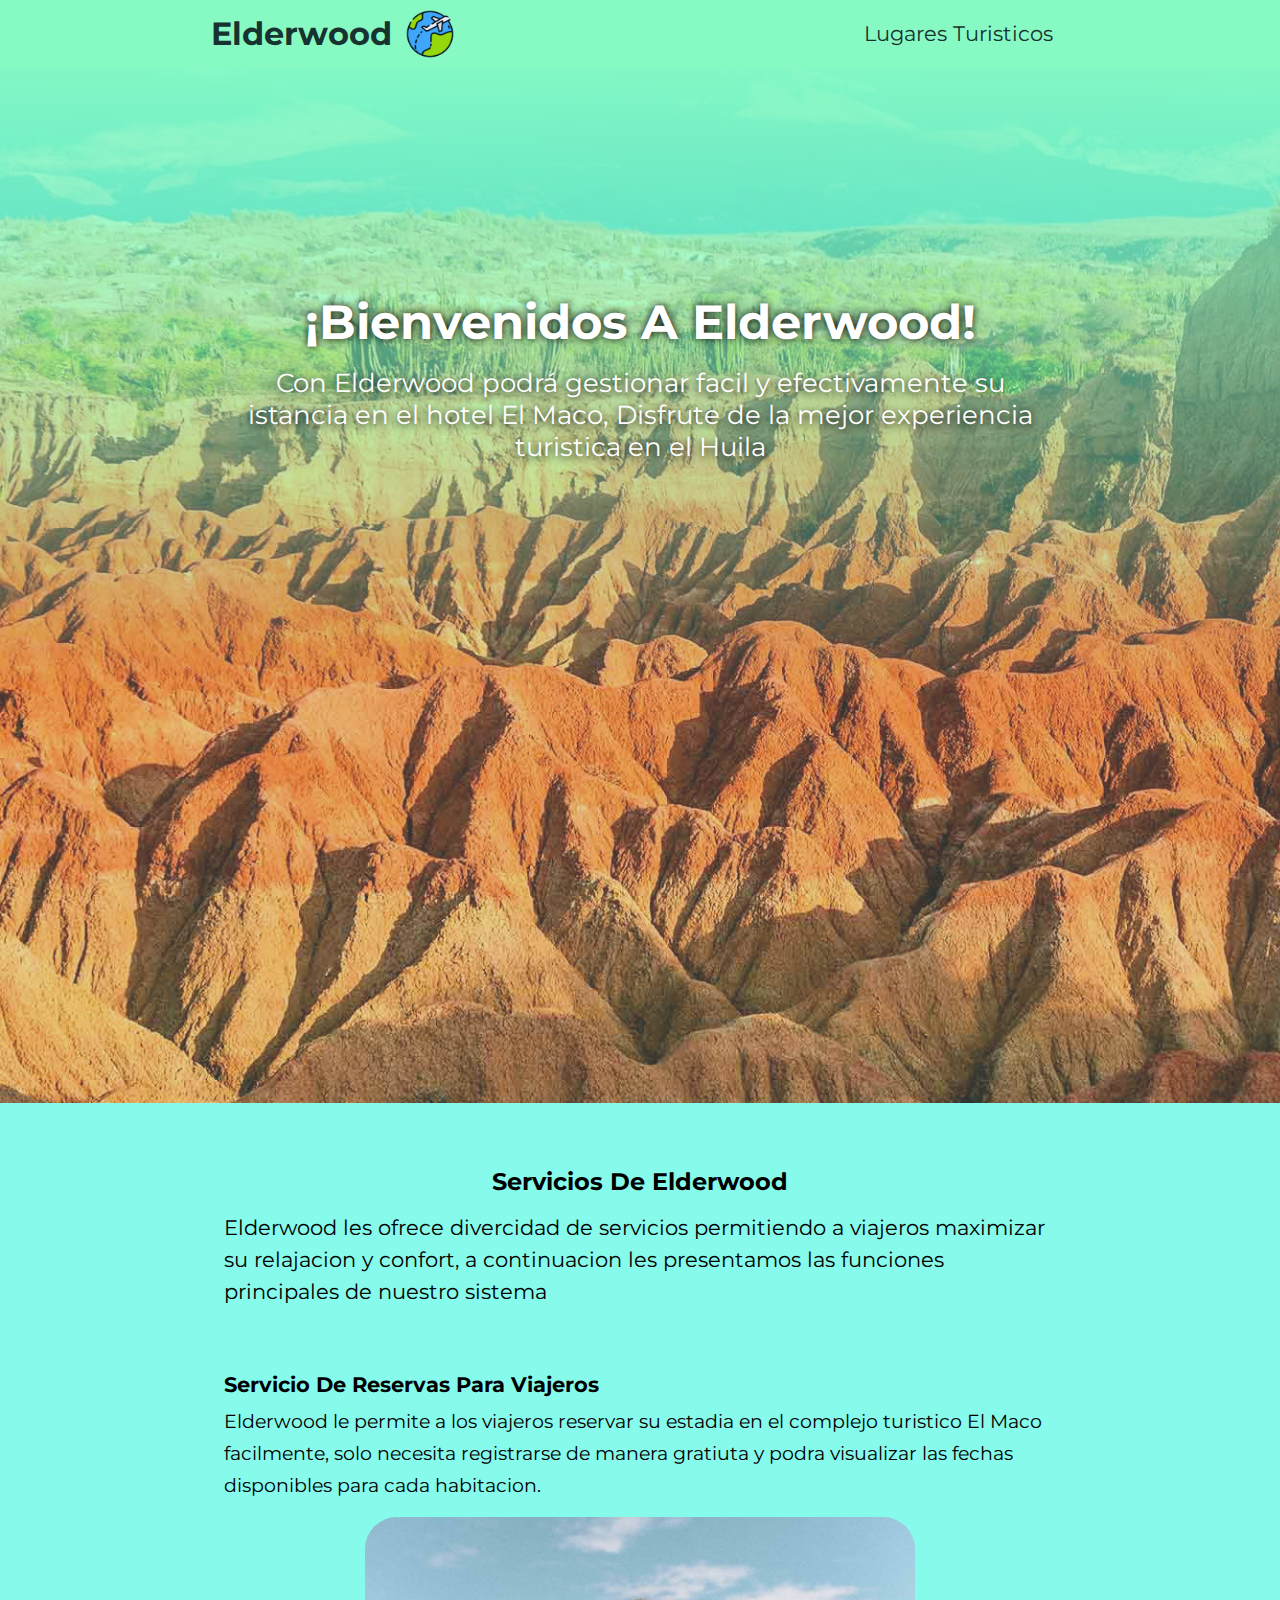
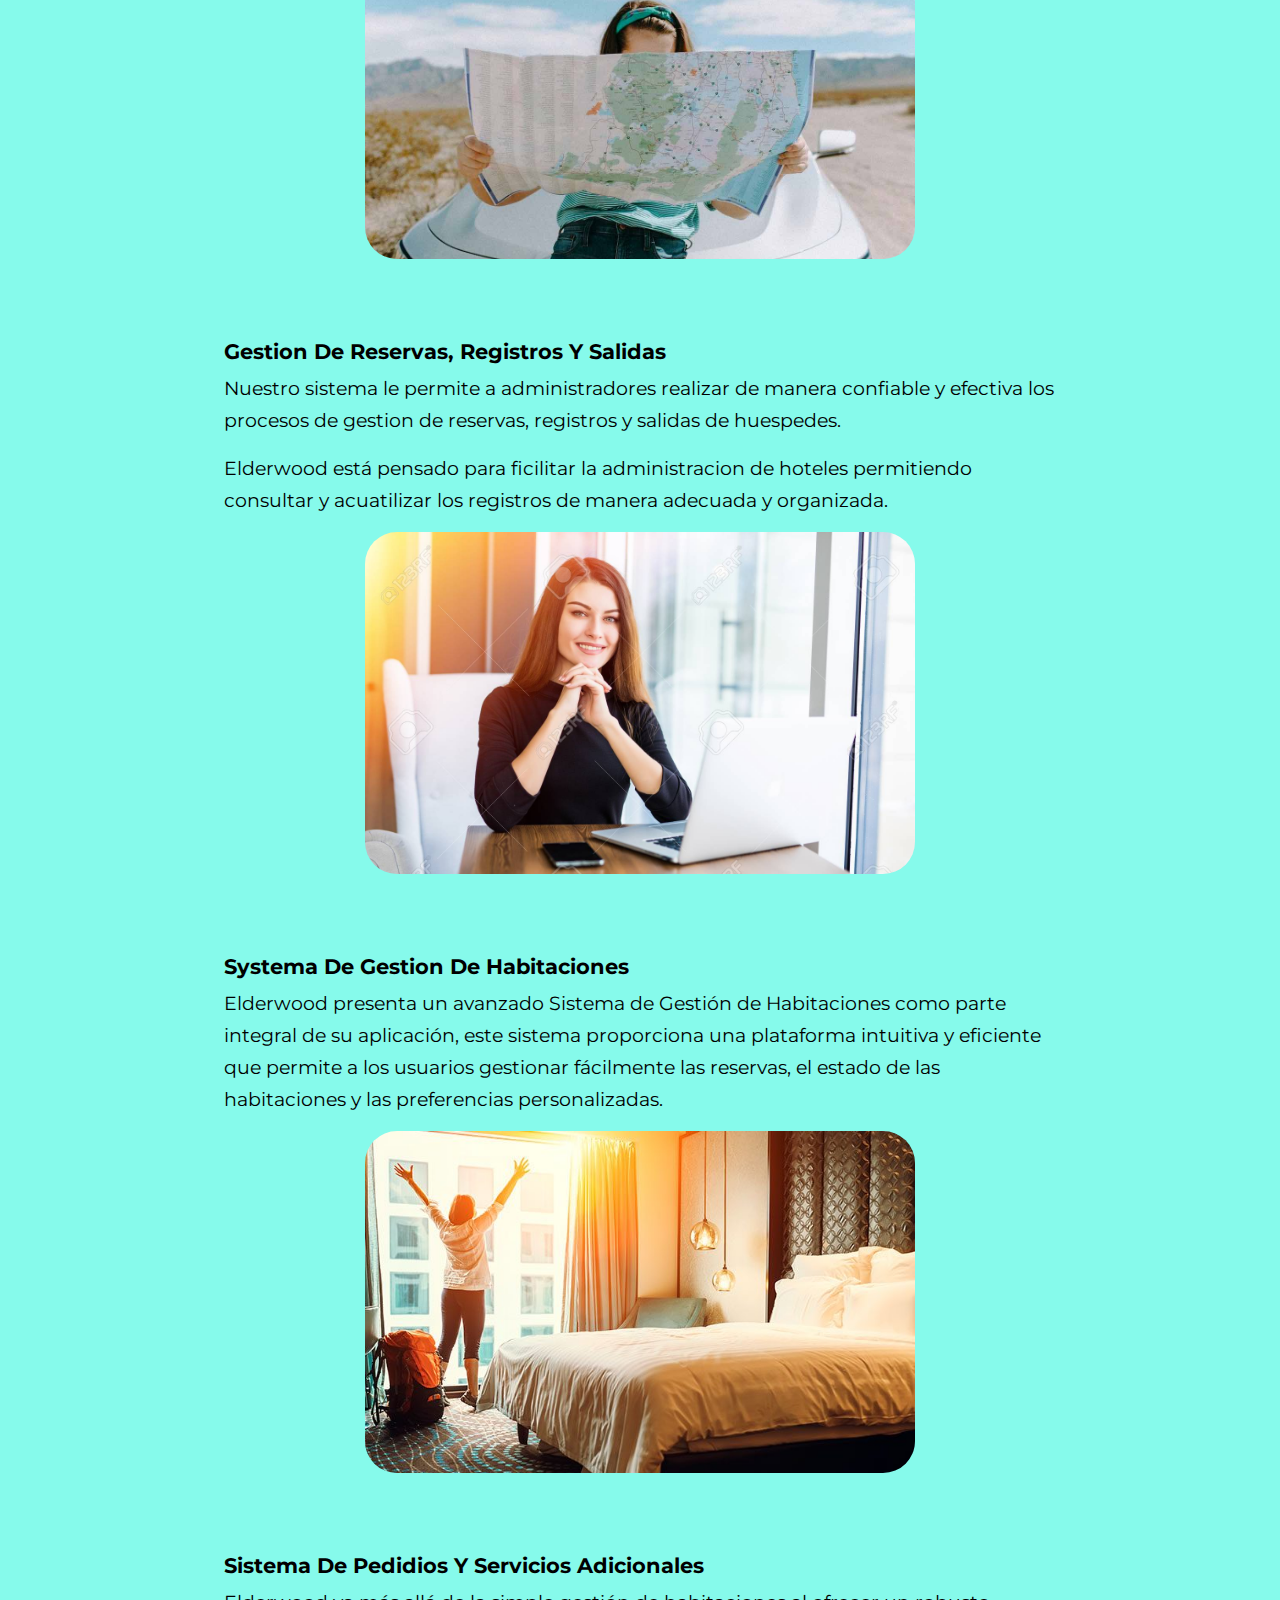
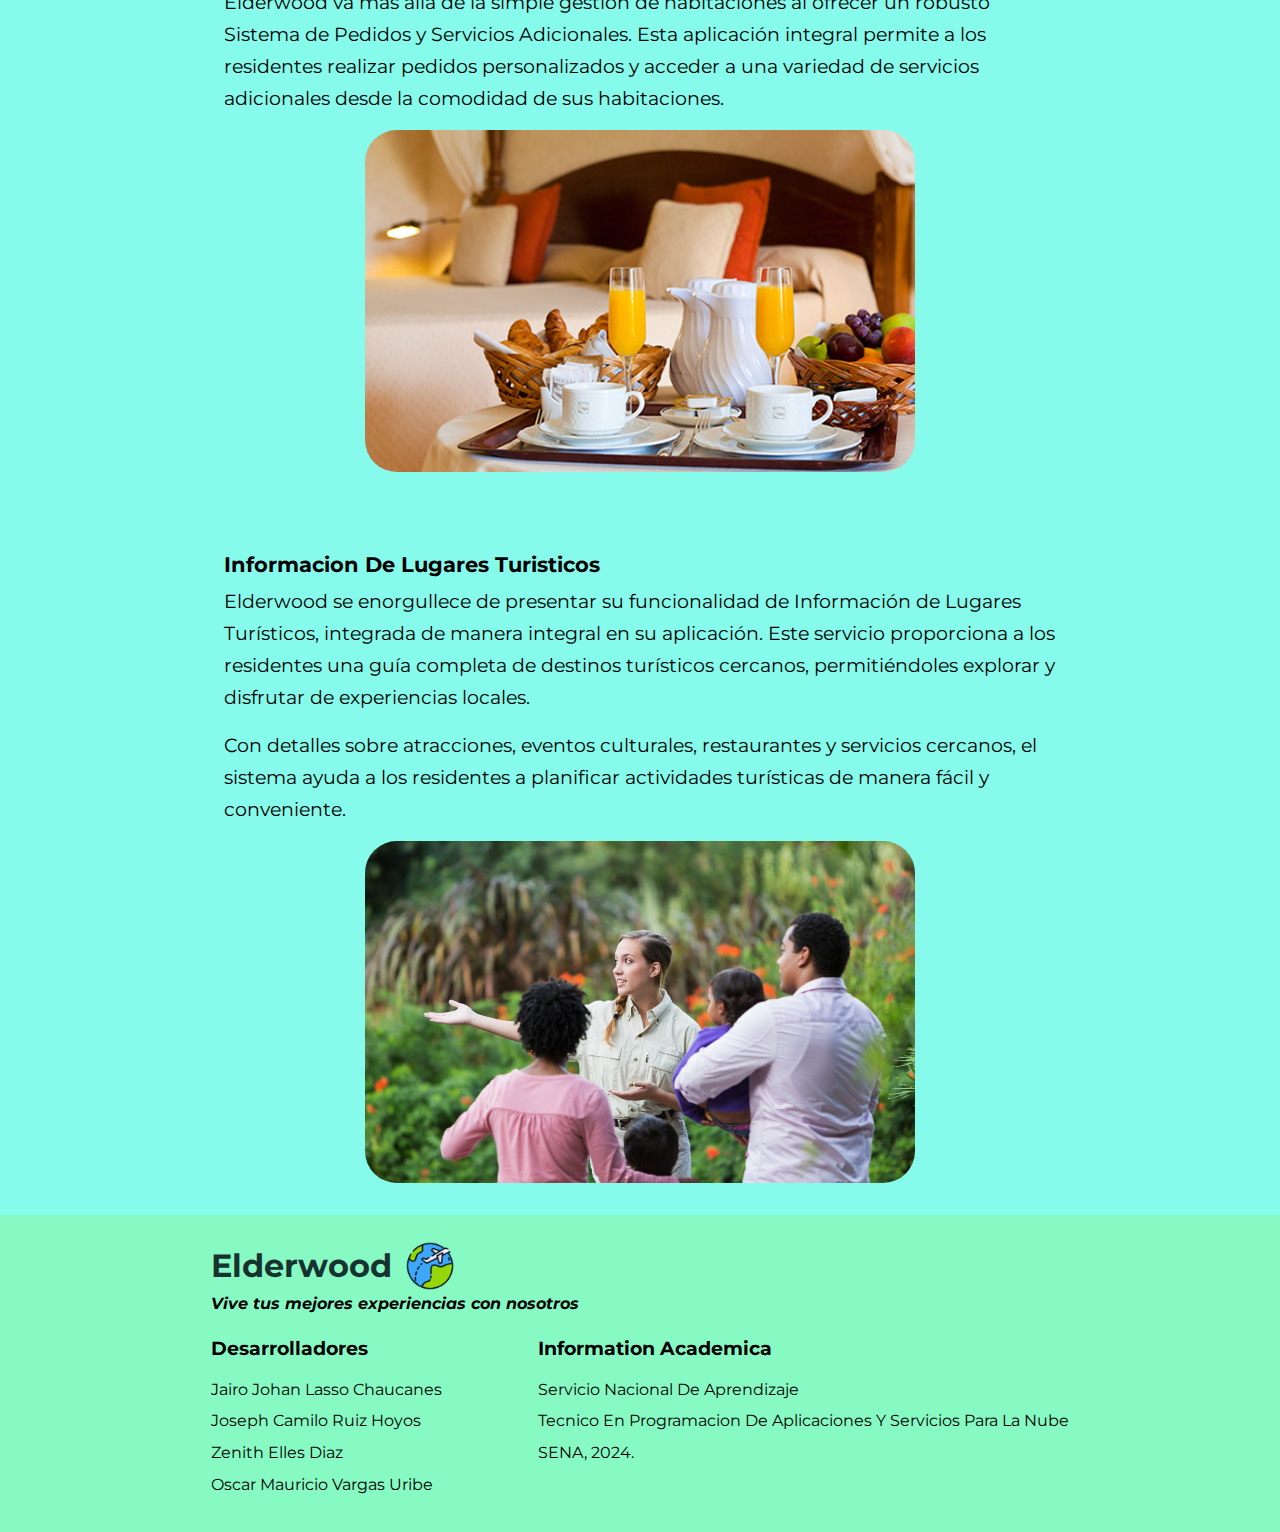
==== index.html @ f8b8f2d6 "first commit no bugs v.1.0" ====
<!DOCTYPE html>
<html lang="en">
    <head>
        <!-- Integrantes de la evidencia
            Jairo Johan Lasso Chaucanes
            Joseph Camilo Ruiz Hoyos
            Zenith Elles Diaz
            Oscar Mauricio Vargas Uribe
        -->
        <meta charset="UTF-8">
        <meta name="viewport" content="width=device-width, user-scalable=no, initial-scale=1.0, maximum-scale=1.0, minimum-scale=1.0">
        <meta http-equiv="X-UA-Compatible" content="ie=edge">
        <!-- CSS files -->
        <link rel="stylesheet" href="css/style.css">
        <!-- FONTS -->
        <link rel="preconnect" href="https://fonts.googleapis.com">
        <link rel="preconnect" href="https://fonts.gstatic.com" crossorigin>
        <link href="https://fonts.googleapis.com/css2?family=Carter+One&family=Montserrat:wght@400&display=swap" rel="stylesheet">
        <!--Tittle -->
        <title>Elderwood</title>
        <link rel="icon" type="image/jpg" href="images/vuelo.png">
        <meta name="description" content="Elderwood es una aplicacion que te ayudara en tu visita al complejo turistico de el Huila">
    </head>
    <body>
        <header class="header">
            <section class="website-name"><!-- BLOCK -->
                <h1 class="website-name__tittle"><a class="website-name__link" href="./index.html" target="_self" rel="noreferrer">Elderwood</a></h1> <!-- ELEMENT -->
                <img class="website-name__icon" src="images/vuelo.png"> <!-- ELEMENT -->
            </section>
            <nav class="navbar">
                <ul class="navbar__list">
                    <li class="navbar__item"><a href="./informacion-turistica.html" target="_self" class="navbar__option" rel="noreferrer">lugares turisticos</a></li>
                </ul>
            </nav> 
        </header>

        <main class="main-container">
            <section class="section-info section-info--wide-bg">
                <h2 class="section-info__tittle section-info__tittle--high-contrast">¡Bienvenidos a Elderwood!</h2>
                <p class="section-info__description section-info__description--high-contrast">
                    Con Elderwood podrá gestionar facil y efectivamente su istancia en el hotel El Maco, Disfrute de la mejor experiencia turistica en el Huila
                </p>
            </section>
            <section class="section-info">
                <h2 class="section-info__tittle">servicios de elderwood</h2>
                <p class="section-info__description">
                    Elderwood les ofrece divercidad de servicios permitiendo a viajeros maximizar su relajacion y confort, a continuacion les presentamos las funciones principales de nuestro sistema
                </p>
            </section>  

            <section class="section-container">

                <article class="article-container">
                    <h3 class="article-container__tittle">servicio de reservas para viajeros</h3>
                    <p class="article-container__description">
                        Elderwood le permite a los viajeros reservar su estadia en el complejo turistico El Maco facilmente, solo necesita registrarse de manera gratiuta y podra visualizar las fechas disponibles para cada habitacion.
                    </p>
                    <img class="article-container__complement" src="images/reservas.jpg">
                </article>

                <article class="article-container">
                    <h3 class="article-container__tittle">gestion de reservas, registros y salidas</h3>
                    <p class="article-container__description">
                        Nuestro sistema le permite a administradores realizar de manera confiable y efectiva los procesos de gestion de reservas, registros y salidas de huespedes.
                    </p>
                    <p class="article-container__description">
                        Elderwood está pensado para ficilitar la administracion de hoteles permitiendo consultar y acuatilizar los registros de manera adecuada y organizada.
                    </p>
                    <img class="article-container__complement" src="images/mujer-reserva.jpg">
                </article>

                <article class="article-container">
                    <h3 class="article-container__tittle">systema de gestion de habitaciones</h3>
                    <p class="article-container__description">
                        Elderwood presenta un avanzado Sistema de Gestión de Habitaciones como parte integral de su aplicación, este sistema proporciona una plataforma intuitiva y eficiente que permite a los usuarios gestionar fácilmente las reservas, el estado de las habitaciones y las preferencias personalizadas. 
                    </p>
                    <img class="article-container__complement" src="images/habitacion.jpg">
                </article>

                <article class="article-container">
                    <h3 class="article-container__tittle">sistema de pedidios y servicios adicionales</h3>
                    <p class="article-container__description">
                        Elderwood va más allá de la simple gestión de habitaciones al ofrecer un robusto Sistema de Pedidos y Servicios Adicionales. Esta aplicación integral permite a los residentes realizar pedidos personalizados y acceder a una variedad de servicios adicionales desde la comodidad de sus habitaciones.
                    </p>
                    <img class="article-container__complement" src="images/pedido.jpg">
                </article>

                <article class="article-container">
                    <h3 class="article-container__tittle">informacion de lugares turisticos</h3>
                    <p class="article-container__description">
                        Elderwood se enorgullece de presentar su funcionalidad de Información de Lugares Turísticos, integrada de manera integral en su aplicación. Este servicio proporciona a los residentes una guía completa de destinos turísticos cercanos, permitiéndoles explorar y disfrutar de experiencias locales.
                    </p>
                    <p class="article-container__description">
                        Con detalles sobre atracciones, eventos culturales, restaurantes y servicios cercanos, el sistema ayuda a los residentes a planificar actividades turísticas de manera fácil y conveniente.
                    </p>
                    <img class="article-container__complement" src="images/turismo.webp">
                </article>

            </section>

        </main>
        <footer class="footer">
                <header class="website-name website-name--direction-column-left"><!-- BLOCK / MODIFIER-->
                    <article class="website-name__container"><!-- ELEMENT -->
                        <h1 class="website-name__tittle">Elderwood</h1> <!-- ELEMENT -->
                        <img class="website-name__icon" src="images/vuelo.png"> <!-- ELEMENT -->
                    </article>
                    <p class="website-name__description">Vive tus mejores experiencias con nosotros</p> <!-- ELEMENT -->
                </header>
                <section class="info-container">
                    <article class="info-container__content">
                        <h3 class="info-container__tittle">desarrolladores</h3>
                        <p class="info-container__paragraph">jairo johan lasso chaucanes</p>
                        <p class="info-container__paragraph">joseph camilo Ruiz hoyos</p>
                        <p class="info-container__paragraph">zenith elles diaz</p>
                        <p class="info-container__paragraph">oscar mauricio vargas uribe</p>
                    </article>
                    <article class="information-container__content">
                        <h3 class="info-container__tittle">information academica</h3>
                        <p class="info-container__paragraph">servicio nacional de aprendizaje</p>
                        <p class="info-container__paragraph">tecnico en programacion de aplicaciones y servicios para la nube</p>
                        <p class="info-container__paragraph">SENA, 2024.</p>
                    </article>
                </section>
        </footer>
    </body>
</html>
---- css/style.css ----
:root{
    /*analogs*/
    --clor-bg-nav-bar : #87FAC4;
    --clor-bag-body: #86FAEB;

    /* COLOR FONTS */
    --color-font-dark: #17332F;
    --color-font-shadow-dark: black;
    --color-font-white: white;

    --fn-p-line-height: 2rem;
    
    /* SIZE FONTS */
    --fn-nav-bar-tittle: 2rem;
    --fn-nav-bar-description: 1rem;
    
    --fn-section-tittle: 1.5rem;
    --fn-section-paragraph: 1.3rem;

    --fn-section-tittle-high-contrast: 3rem;
    --fn-section-paragraph-high-contrast: 1.6rem;
    
    --fn-article-tittle: 1.3rem;
    --fn-article-paragraph: 1.2rem;

    --fn-info-tittle: 1.2rem;
    --fn-info-paragraph: 1.1rem;

    /*FOOTER*/
    --clor-bg-footer : #87FAC4;

}
body{
    /*default*/
    padding: 0px;
    margin: 0px;
    background: var(--clor-bag-body) url(../images/las-hojas-de.png) repeat;
    background-attachment: fixed;
}
/* NAVBAR */
.header{
    /*default*/
    margin:0px;
    padding: 0.7vw 16.5vw;
    /*Main*/
    display: flex;
    flex-wrap: wrap;
    place-content: space-between;
    background-color: var(--clor-bg-nav-bar);
    font-family: 'Montserrat', sans-serif;
}
.website-name{
    /*Main*/
    display: flex;
    align-items: center;
    width: max-content;
    height: max-content;
    /*border: 1px solid red;*/
}   
.website-name__tittle{
    font-size: var(--fn-nav-bar-tittle);
    color: var(--color-font-dark);
    height: max-content;
    margin: 0vw 0vw 0vw 0vw;
    /*border: 1px solid red;*/
}
.website-name__link{
    text-decoration: none;
    color: var(--color-font-dark);
    transition: color 0.35s;
}
.website-name__link:hover{
    color: var(--color-font-white);
}
.website-name__icon{
    border-radius: 100px;
    height: 50px;
    margin-left: 1vw;
    /*border: 1px solid red;*/
}
.navbar{
    display: flex;
    align-items: center;
    padding: 0rem;
    /*border: 1px solid red;*/
}
.navbar__list{
    padding: 0rem;
    margin: 0rem;
    /*border: 1px solid blue;*/
}
.navbar__item{
    list-style: none; /* Remove vignette */
    margin: 0rem 1rem;
    /*border: 1px solid red;*/
}
.navbar__option{
    text-decoration: none;
    font-weight: normal;
    font-size: var(--fn-article-tittle);
    color: var(--color-font-dark);
    text-transform: capitalize;
    transition: color 0.15s;
}
.navbar__option:hover{
    color: var(--color-font-white);
}

/* MAIN */
.main-container{
    display: flex;
    flex-direction: column;
    align-items: center;
    margin: 0px;
    padding: 0rem 1rem;
    /*border: 1px solid red;*/
}
.section-info{
    display: flex;
    flex-direction: column;
    align-items: center;
    width: 65vw;
    margin: 4rem 0rem 1rem 0rem;
    /*border: 1px solid red;*/
}
.section-info--wide-bg{
    background-image: 
    linear-gradient(to bottom, 
        rgba(135, 250, 196, 0.97)0%, 
        rgba(135, 250, 235, 0.20) 60%
        /* Percent defines where color starts to apply*/
    ),
    url(../images/bgp-landing-page-1.jpg);
    /* Add a gradient to a background image */
    /*background-attachment: fixed;*/
    background-repeat: no-repeat;
    background-size: cover;
    background-position-y: 0rem; /* Choose the part of a picture you want to choose y AXIS*/
    height: 90vh;
    width: 100vw;
    margin: 0rem;
    padding-top: 25vh;
    /*border: 1px solid red;*/
}
.section-info__tittle{
    font-family: 'Montserrat', sans-serif;
    font-size: var(--fn-section-tittle);
    text-transform: capitalize;
    font-weight: bold;
    text-align: center;
    margin: 0rem 0rem 1rem 0rem;
    /*border: 1px solid blue;*/
}
.section-info__tittle--high-contrast{
    color: var(--color-font-white);
    font-size: var(--fn-section-tittle-high-contrast);
    text-shadow: var(--color-font-shadow-dark) 0rem 0rem 0.5rem;
    /*border: 1px solid red;*/
}
.section-info__description{
    font-family: 'Montserrat', sans-serif;
    font-size: var(--fn-section-paragraph);
    text-align: left;
    width: 65vw;
    margin: 0rem;
    line-height: var(--fn-p-line-height);
    /*border: 1px solid blue;*/
}
.section-info__description--high-contrast{
    color: var(--color-font-white);
    font-size: var(--fn-section-paragraph-high-contrast);
    text-shadow: var(--color-font-shadow-dark) 0rem 0.1rem 0.5rem;
    text-align: center;
    /*border: 1px solid red;*/
}
.section-container{
    display: flex;
    flex-direction: column;
    align-items: center;
    margin: 0px;
    padding: 0px;
    font-family: 'Montserrat', sans-serif;
    /*background-color:  rgba(134, 250, 235, 0.50);*/
    /*border: 1px solid red;*/
}
.article-container{
    display: flex;
    flex-direction: column;
    align-items: center;
    box-sizing: content-box;
    width: 65vw;
    height: auto;
    margin-top: 3rem;
    background-color:  rgba(134, 250, 235, 0.50);
    /*border: 1px solid red;*/
}
.article-container__tittle{
    font-size: var(--fn-article-tittle);
    text-transform: capitalize;
    width: 100%;
    margin: 0rem;
    /*border: 1px solid blue;*/
}
.article-container__description{
    font-size: var(--fn-article-paragraph);
    line-height: var(--fn-p-line-height);
    margin: 0.5rem 0rem;
    width: 100%;
    text-align: left;
    /*border: 1px solid blue;*/

}
.article-container__complement{
    display: flex;
    margin-bottom: 2rem;
    margin-top: 0.5rem;
    border-radius: 2rem 2rem 2rem 2rem;
    /** USE THIS PART FOR RESPONSIVE IMAGES*/
    width: 100%;
    max-width: 550px;
    height: 38vh;
    object-position: 0rem -0rem; /* It works as backgroud position-y*/
    object-fit: cover; /* CUT AN IMAGE */
    transition: scale 0.7s, border 1s;
    /*box-sizing: border-box;*/
}
.article-container__complement:hover{
    scale: 1.1;
    cursor: pointer;
    box-shadow: 0rem 0rem 1rem 0.3rem #9CFA87;
}
.footer{
    background-color: var(--clor-bg-footer);
    height: max-content;
    padding: 2vw 16.5vw;
    font-family: 'Montserrat', sans-serif;
}
.website-name--direction-column-left{
    display: flex;
    flex-direction: column;
    align-items: start;
    /* RESPONSIVE */
    width: 100%;
    max-width: 30rem;
    height: auto;
    /*border: 1px solid red;*/
}
.website-name__container{
    display: flex;
    align-items: center;
    /*border: 1px solid red;*/
}
.website-name__description{
    margin: 0.3vw 0vw;
    font-weight: bold;
    font-size: var(--fn-nav-bar-description);
    font-style: italic;
    /*border: 1px solid red;*/
}
.info-container{
    display: flex;
    flex-wrap: wrap;
    justify-content: space-between;
}
.info-container__tittle{
    text-transform: capitalize;
    font-size: var(--fn-info-tittle);
    font-weight: bold;
}
.info-container__paragraph{
    text-transform: capitalize;
    font-size: var(--fn-nav-bar-description);
    margin: 0.8rem 0rem;
    font-weight: normal;
}
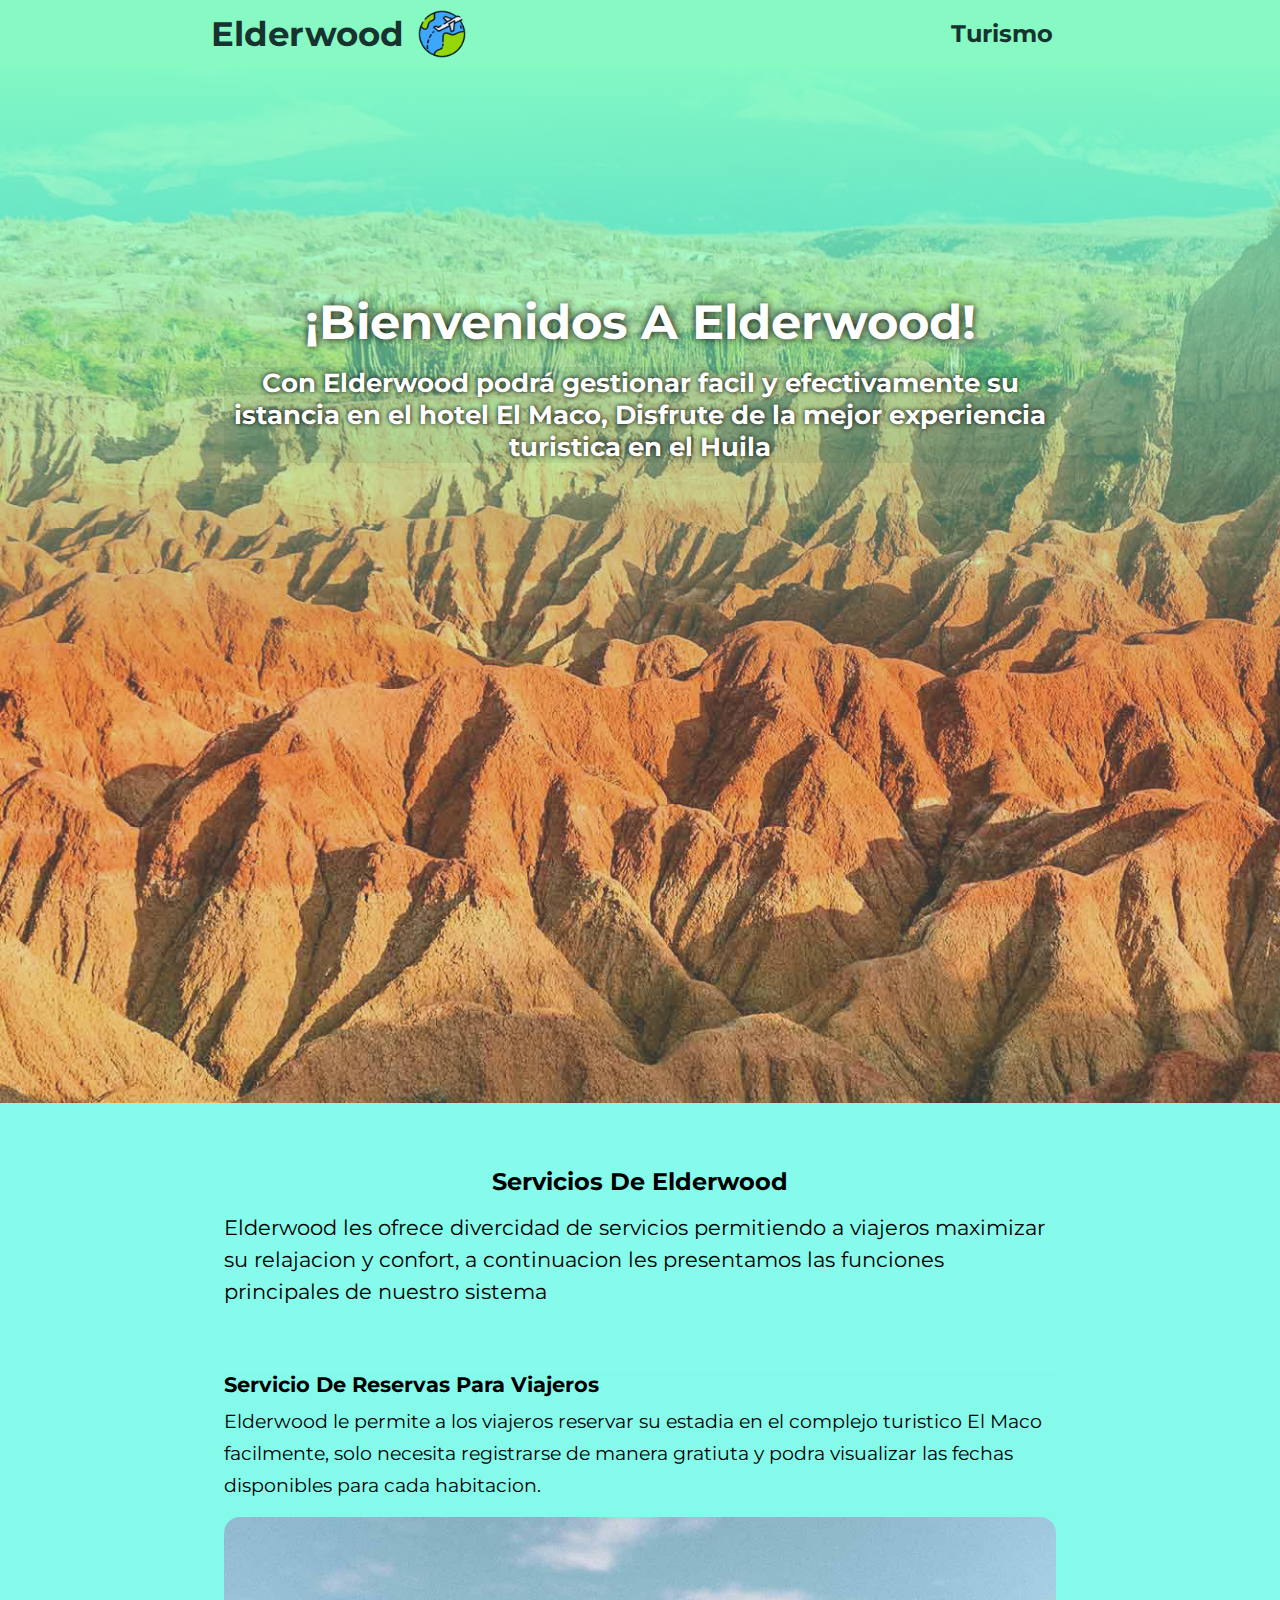
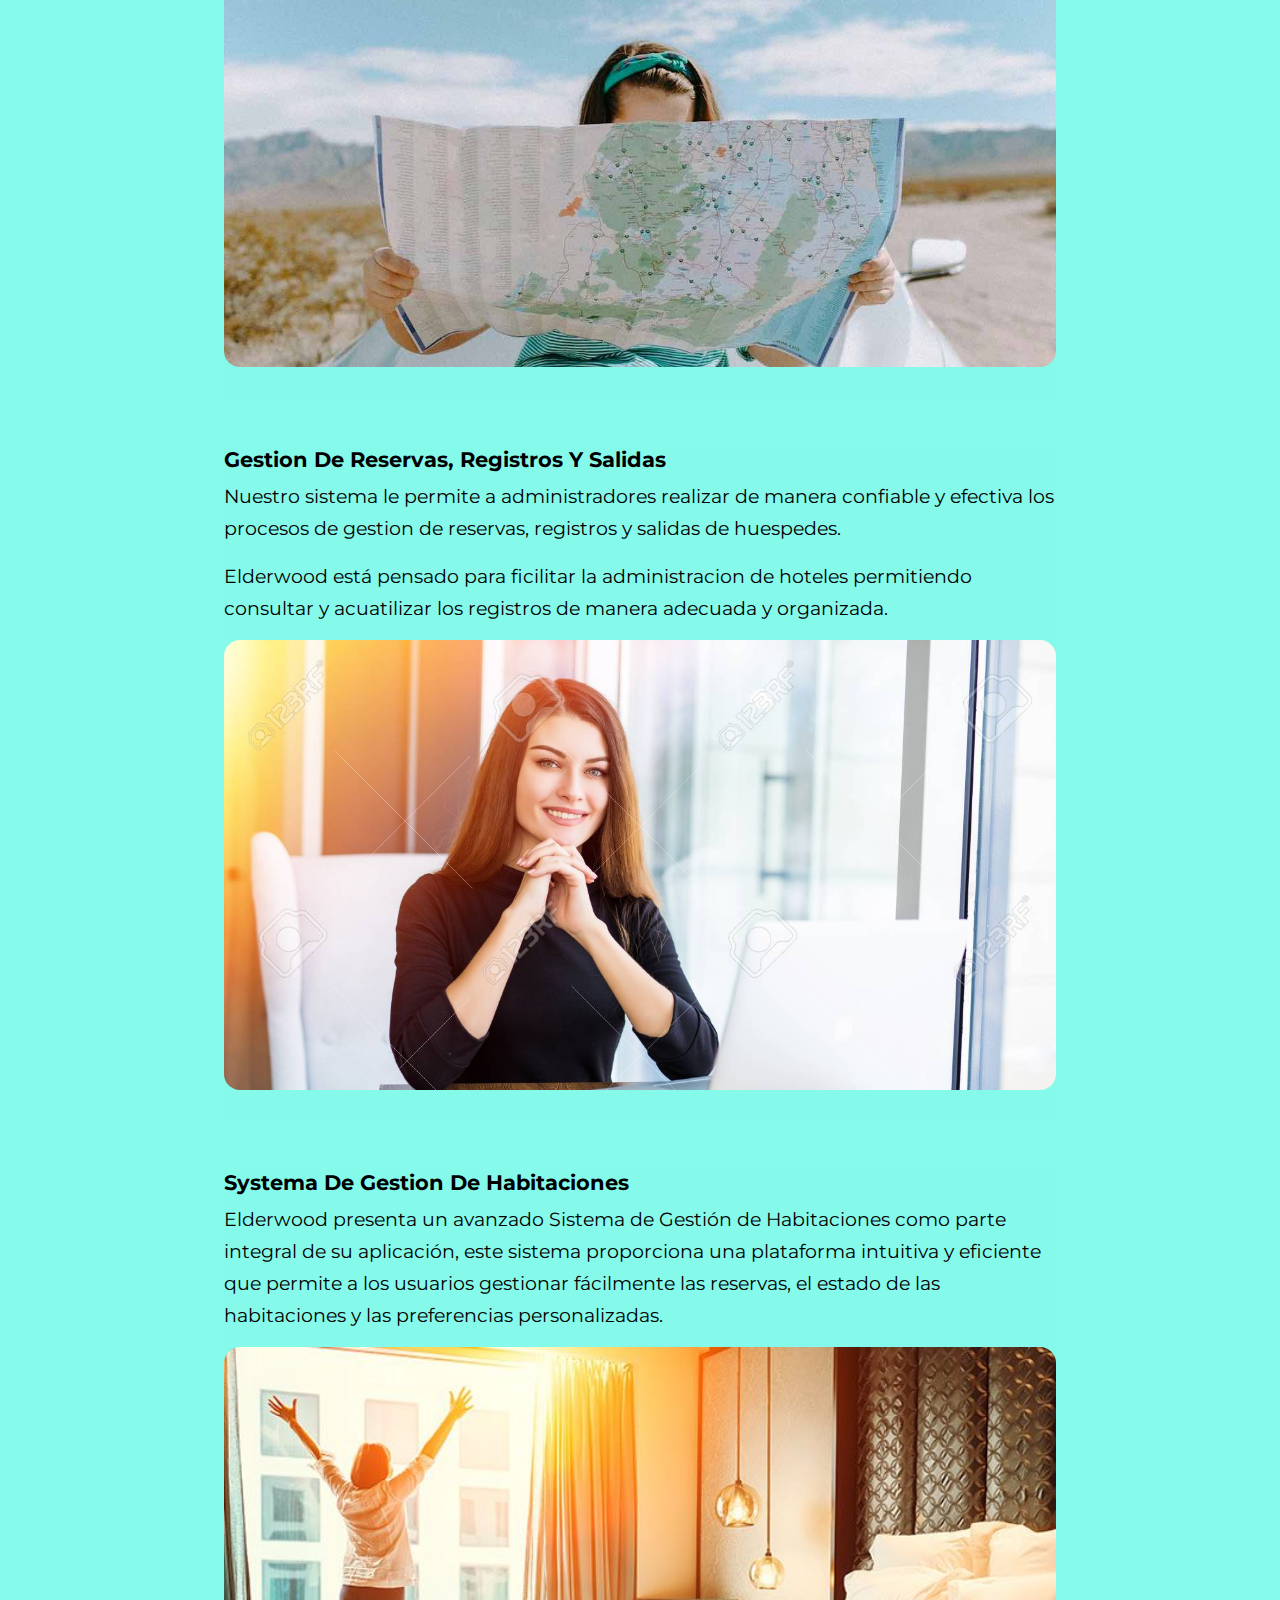
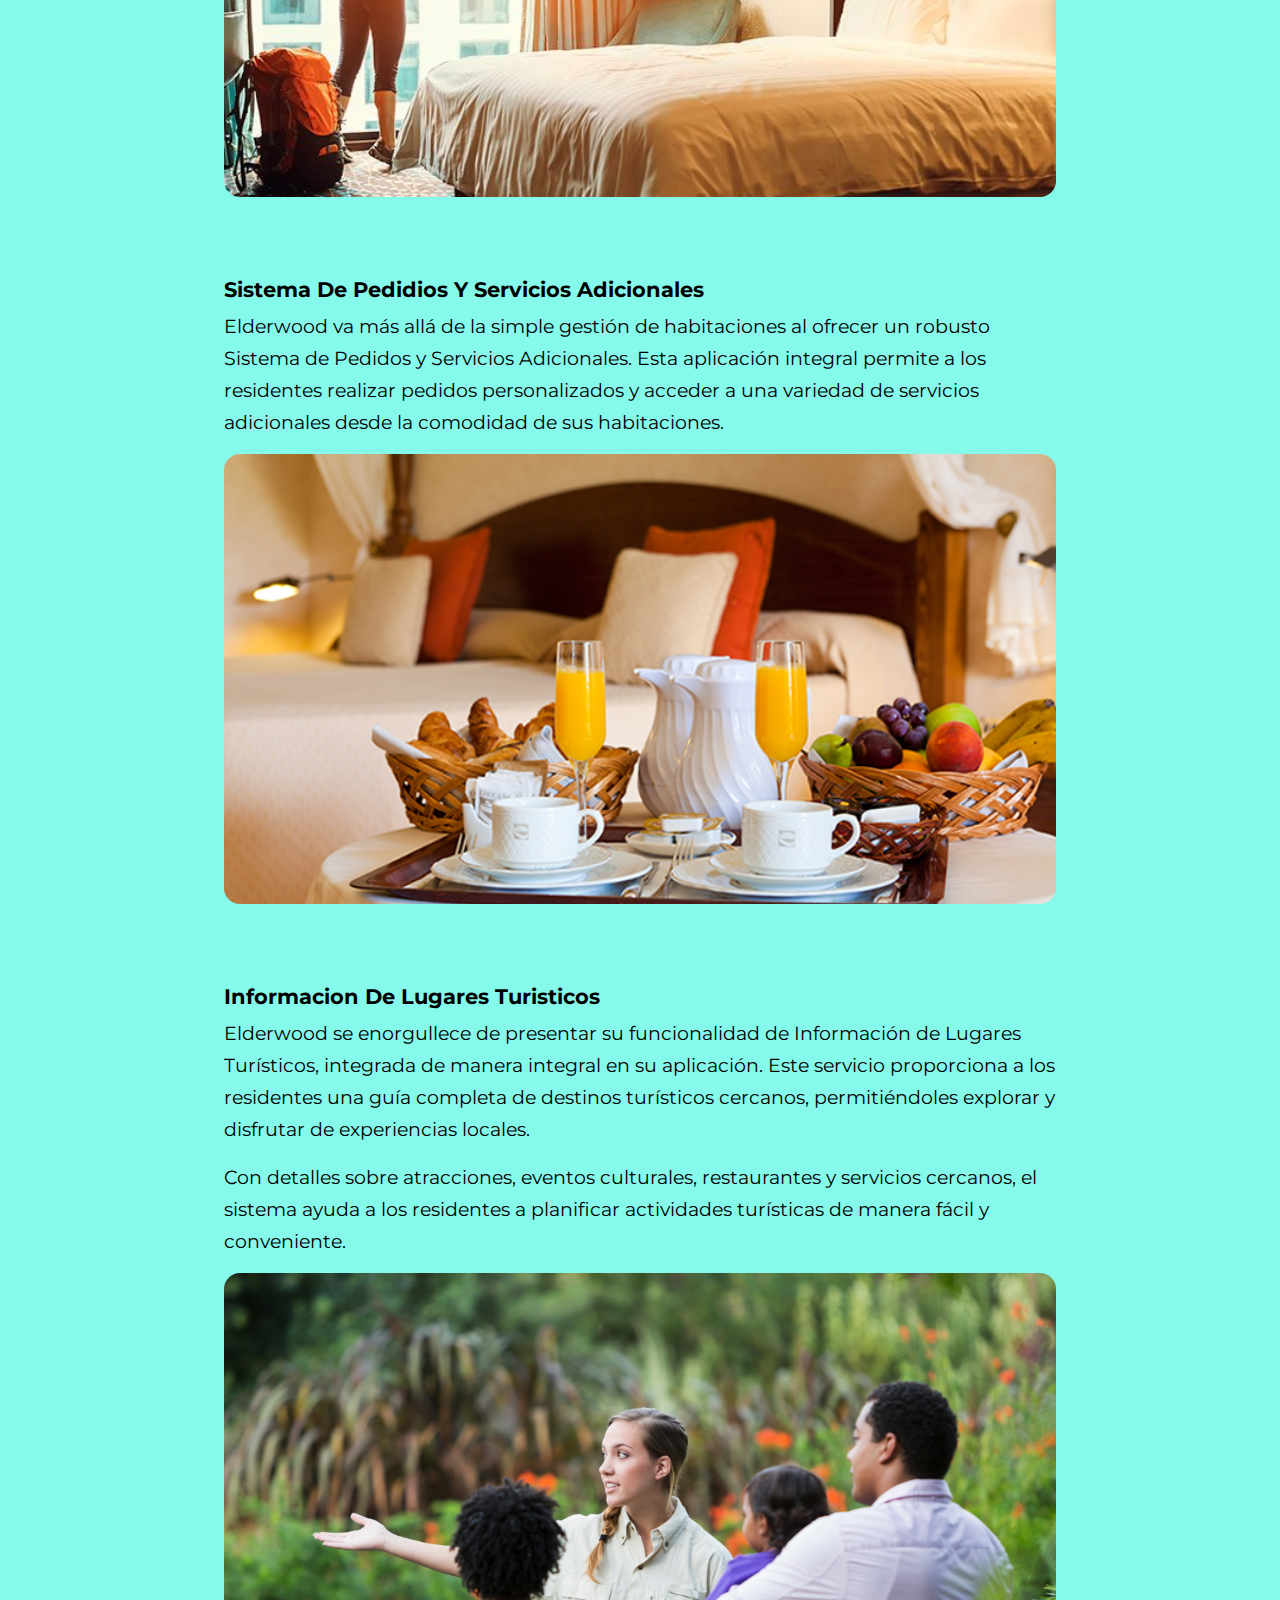
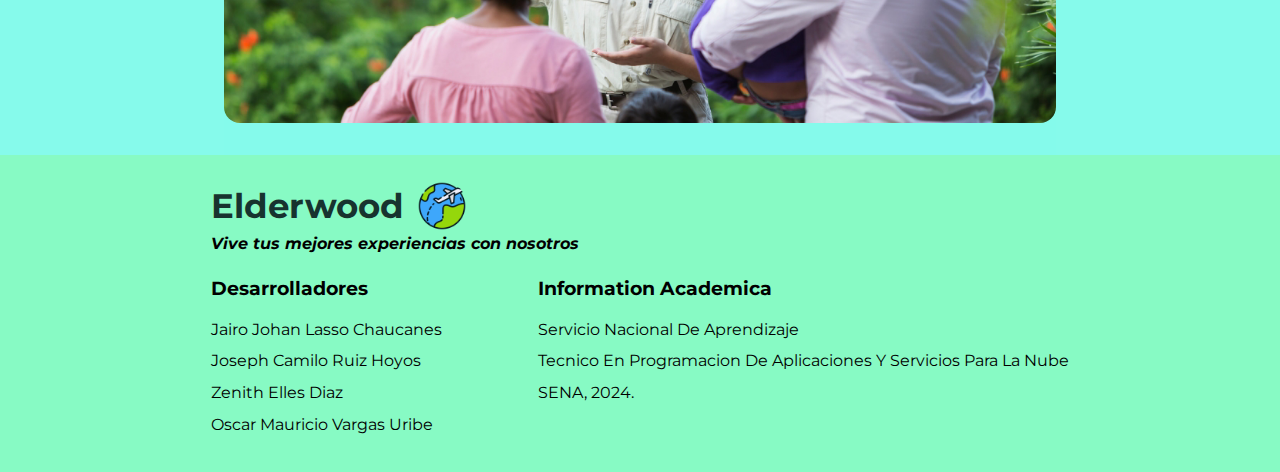
==== commit 8ff5a213: "Visual adjustments v.1.1.0" ====
--- a/index.html
+++ b/index.html
@@ -29,7 +29,7 @@
             </section>
             <nav class="navbar">
                 <ul class="navbar__list">
-                    <li class="navbar__item"><a href="./informacion-turistica.html" target="_self" class="navbar__option" rel="noreferrer">lugares turisticos</a></li>
+                    <li class="navbar__item"><a href="./informacion-turistica.html" target="_self" class="navbar__option" rel="noreferrer">turismo</a></li>
                 </ul>
             </nav> 
         </header>
--- a/css/style.css
+++ b/css/style.css
@@ -7,11 +7,12 @@
     --color-font-dark: #17332F;
     --color-font-shadow-dark: black;
     --color-font-white: white;
+    --color-font--pruple: #FA8799;
 
     --fn-p-line-height: 2rem;
     
     /* SIZE FONTS */
-    --fn-nav-bar-tittle: 2rem;
+    --fn-nav-bar-tittle: 2.1rem;
     --fn-nav-bar-description: 1rem;
     
     --fn-section-tittle: 1.5rem;
@@ -67,10 +68,12 @@
 .website-name__link{
     text-decoration: none;
     color: var(--color-font-dark);
+    /*color: var(--color-font--pruple);*/
     transition: color 0.35s;
 }
 .website-name__link:hover{
-    color: var(--color-font-white);
+    /*color: var(--color-font-white);*/
+    color: var(--color-font--pruple);
 }
 .website-name__icon{
     border-radius: 100px;
@@ -96,14 +99,15 @@
 }
 .navbar__option{
     text-decoration: none;
-    font-weight: normal;
-    font-size: var(--fn-article-tittle);
+    font-weight: bold;
+    font-size: var(--fn-section-tittle);
     color: var(--color-font-dark);
     text-transform: capitalize;
-    transition: color 0.15s;
+    transition: color 0.35s;
 }
 .navbar__option:hover{
-    color: var(--color-font-white);
+    /*color: var(--color-font-white);*/
+    color: var(--color-font--pruple);
 }
 
 /* MAIN */
@@ -169,8 +173,10 @@
 .section-info__description--high-contrast{
     color: var(--color-font-white);
     font-size: var(--fn-section-paragraph-high-contrast);
-    text-shadow: var(--color-font-shadow-dark) 0rem 0.1rem 0.5rem;
+    text-shadow: var(--color-font-shadow-dark) 0rem 0rem 0.3rem;
     text-align: center;
+    font-weight: bold;
+    background-color:rgba(16, 80, 49, 0.08);
     /*border: 1px solid red;*/
 }
 .section-container{
@@ -191,7 +197,7 @@
     width: 65vw;
     height: auto;
     margin-top: 3rem;
-    background-color:  rgba(134, 250, 235, 0.50);
+    background-color:  rgba(134, 250, 235, 0.60);
     /*border: 1px solid red;*/
 }
 .article-container__tittle{
@@ -214,18 +220,18 @@
     display: flex;
     margin-bottom: 2rem;
     margin-top: 0.5rem;
-    border-radius: 2rem 2rem 2rem 2rem;
+    border-radius: 1rem 1rem 1rem 1rem;
     /** USE THIS PART FOR RESPONSIVE IMAGES*/
     width: 100%;
-    max-width: 550px;
-    height: 38vh;
-    object-position: 0rem -0rem; /* It works as backgroud position-y*/
+    max-width: 900px;
+    height: 50vh;
+    object-position: center 0rem; /* It works as backgroud position-y*/
     object-fit: cover; /* CUT AN IMAGE */
     transition: scale 0.7s, border 1s;
     /*box-sizing: border-box;*/
 }
 .article-container__complement:hover{
-    scale: 1.1;
+    scale: 1.02;
     cursor: pointer;
     box-shadow: 0rem 0rem 1rem 0.3rem #9CFA87;
 }
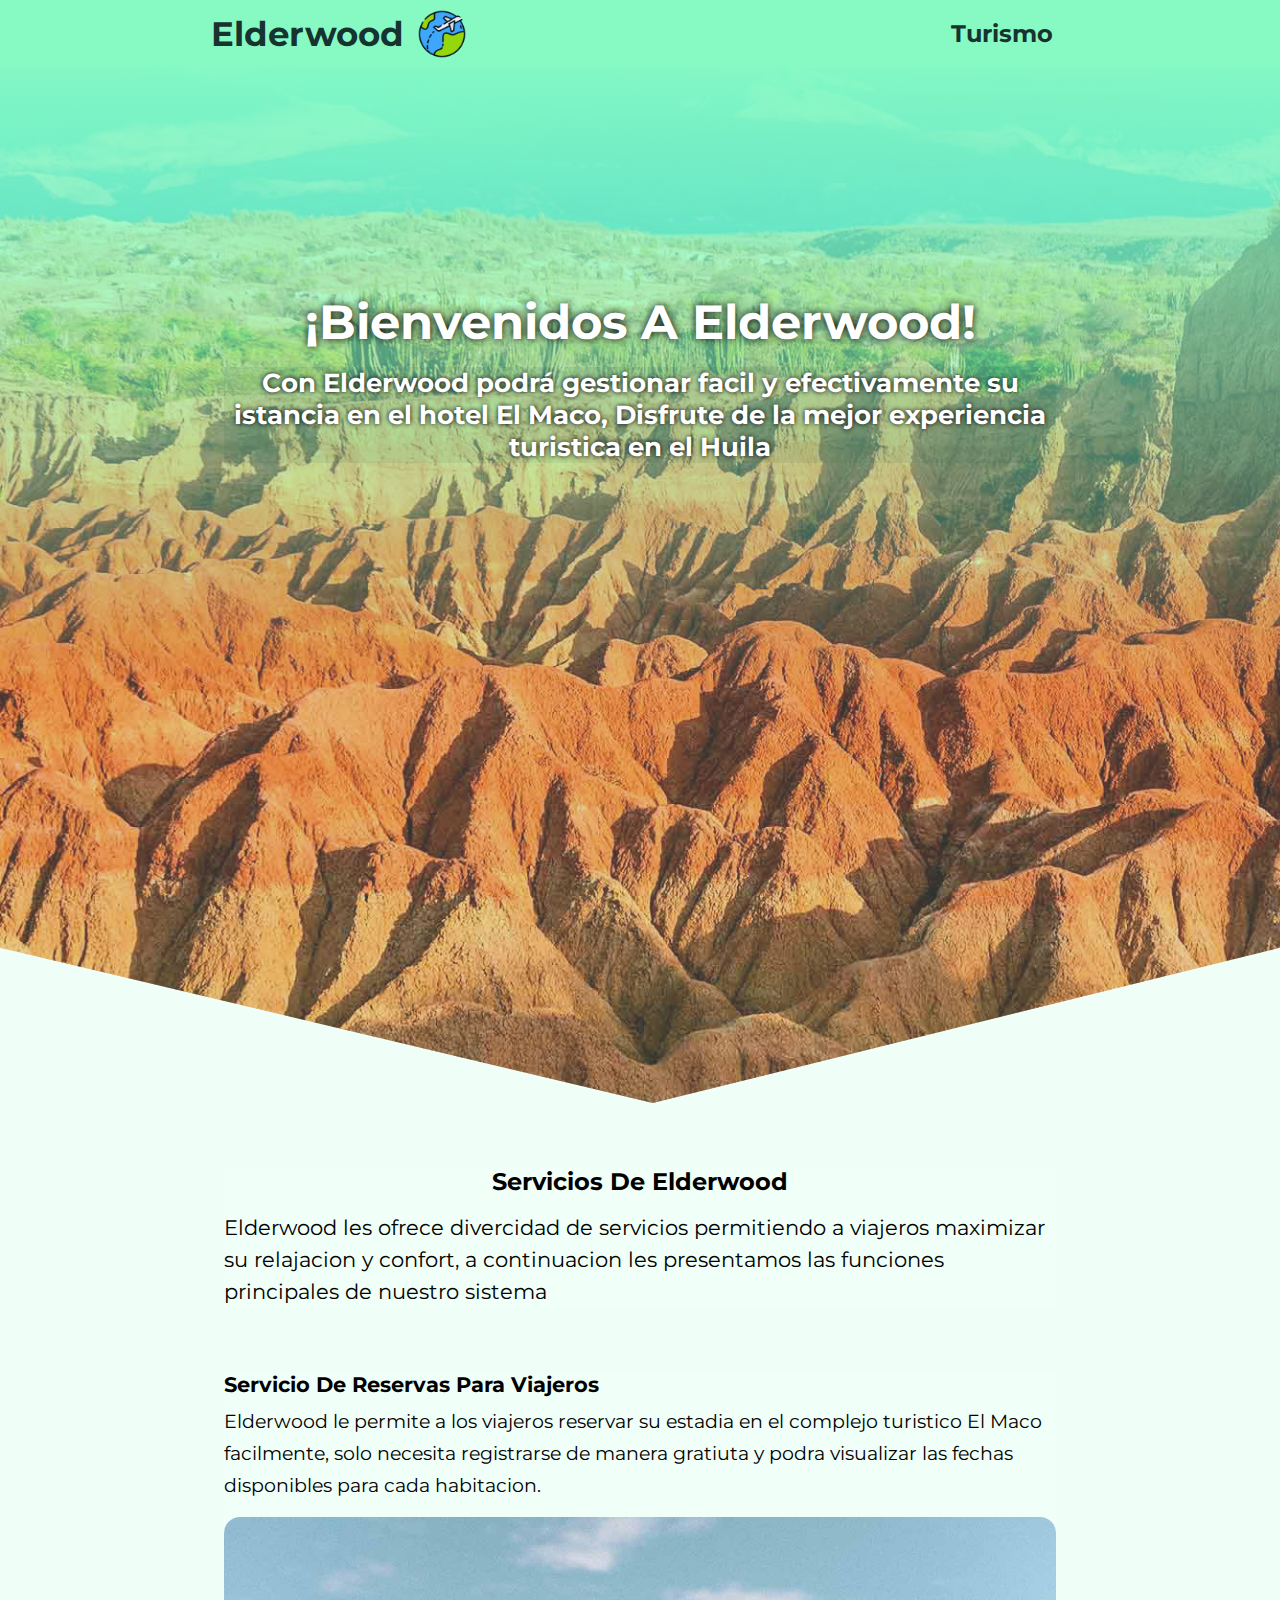
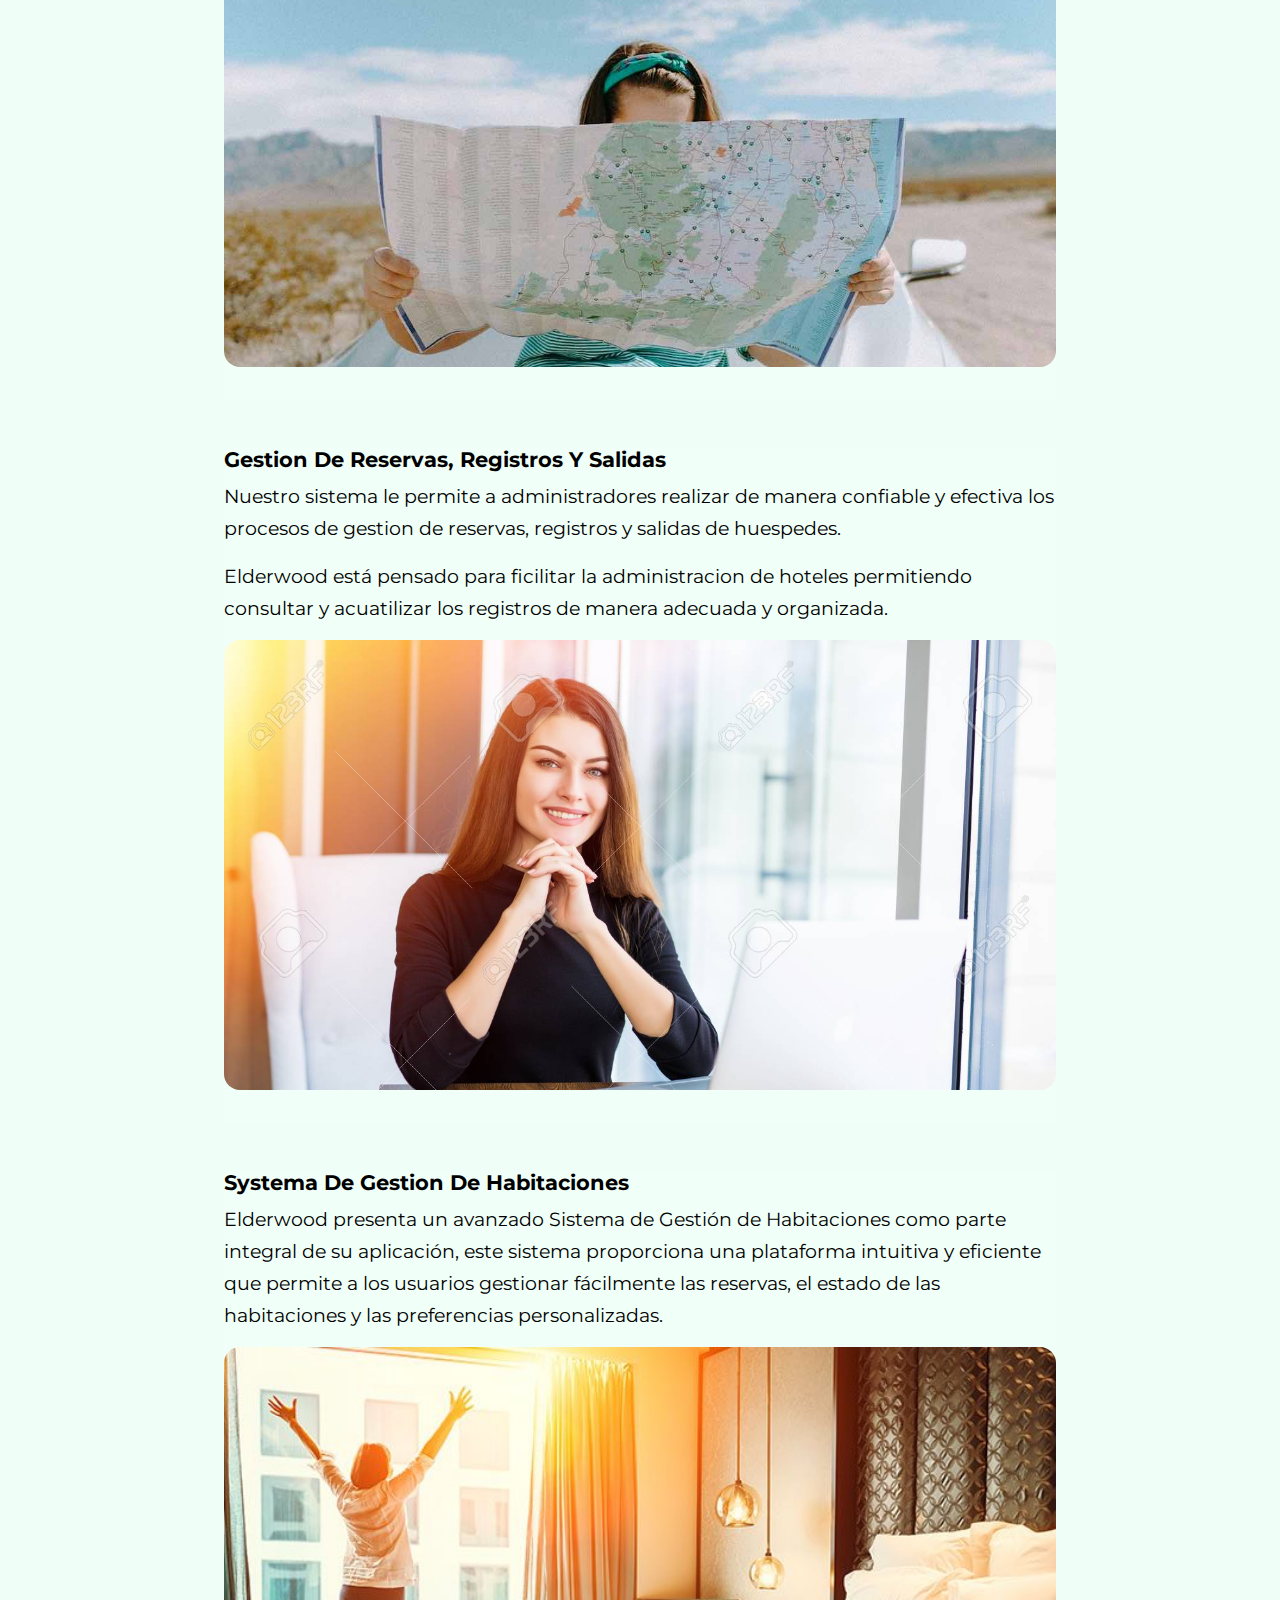
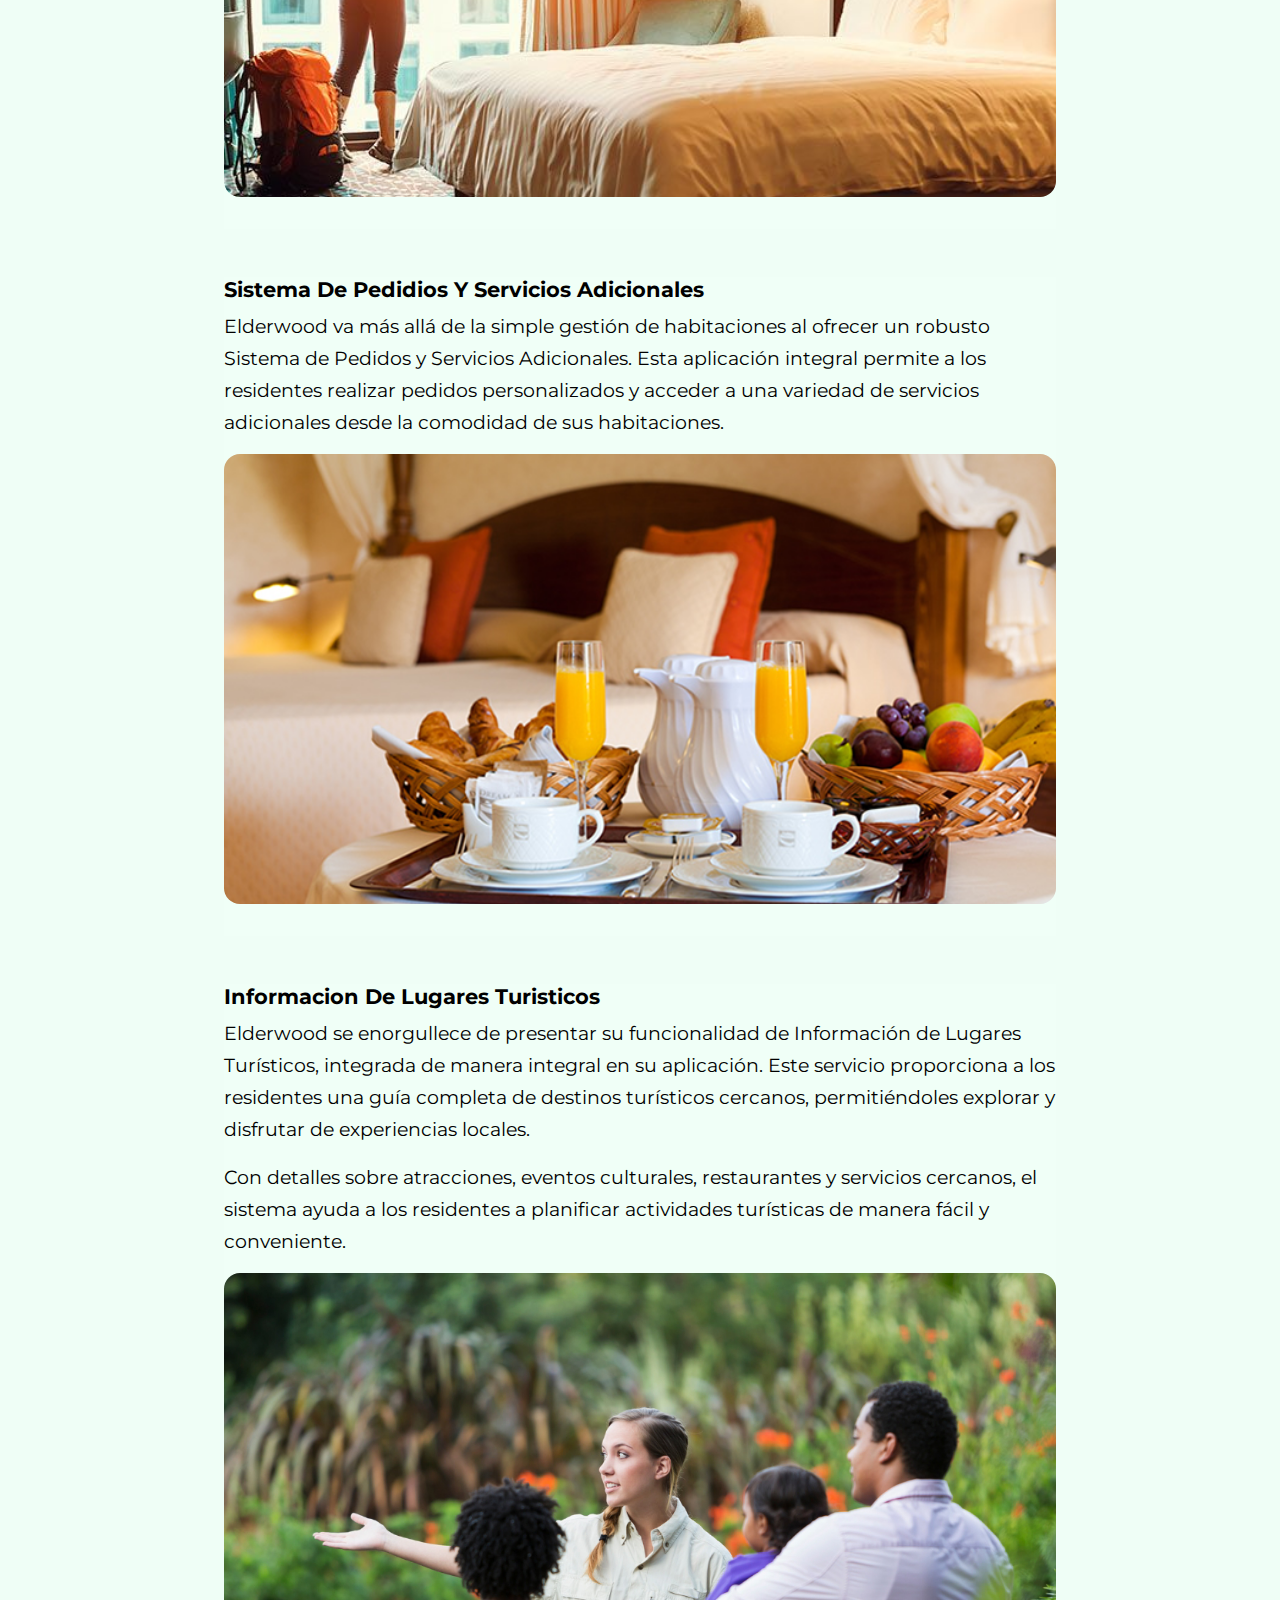
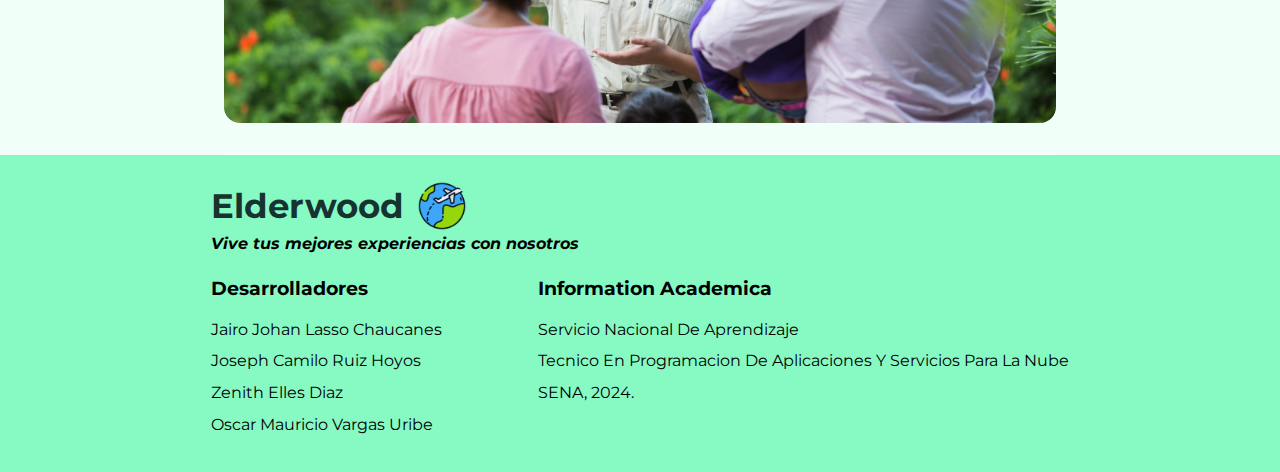
==== commit 6ad079dd: "Visual design enhanced - background - colors v.1.2.0" ====
--- a/index.html
+++ b/index.html
@@ -41,7 +41,7 @@
                     Con Elderwood podrá gestionar facil y efectivamente su istancia en el hotel El Maco, Disfrute de la mejor experiencia turistica en el Huila
                 </p>
             </section>
-            <section class="section-info">
+            <section class="section-info section-info--opacity-high">
                 <h2 class="section-info__tittle">servicios de elderwood</h2>
                 <p class="section-info__description">
                     Elderwood les ofrece divercidad de servicios permitiendo a viajeros maximizar su relajacion y confort, a continuacion les presentamos las funciones principales de nuestro sistema
--- a/css/style.css
+++ b/css/style.css
@@ -1,7 +1,7 @@
 :root{
     /*analogs*/
     --clor-bg-nav-bar : #87FAC4;
-    --clor-bag-body: #86FAEB;
+    --clor-bag-body: #EFFEF6;
 
     /* COLOR FONTS */
     --color-font-dark: #17332F;
@@ -35,7 +35,7 @@
     /*default*/
     padding: 0px;
     margin: 0px;
-    background: var(--clor-bag-body) url(../images/las-hojas-de.png) repeat;
+    background: var(--clor-bag-body) url(../images/las-hojas-de.png) no-repeat center;
     background-attachment: fixed;
 }
 /* NAVBAR */
@@ -68,11 +68,9 @@
 .website-name__link{
     text-decoration: none;
     color: var(--color-font-dark);
-    /*color: var(--color-font--pruple);*/
     transition: color 0.35s;
 }
 .website-name__link:hover{
-    /*color: var(--color-font-white);*/
     color: var(--color-font--pruple);
 }
 .website-name__icon{
@@ -126,6 +124,9 @@
     width: 65vw;
     margin: 4rem 0rem 1rem 0rem;
     /*border: 1px solid red;*/
+}
+.section-info--opacity-high{
+    background-color:  rgba(240, 255, 247, 0.80);
 }
 .section-info--wide-bg{
     background-image: 
@@ -137,6 +138,7 @@
     url(../images/bgp-landing-page-1.jpg);
     /* Add a gradient to a background image */
     /*background-attachment: fixed;*/
+    clip-path: polygon(0% 0%, 100% 0, 100% 85%, 51% 100%, 0 85%);
     background-repeat: no-repeat;
     background-size: cover;
     background-position-y: 0rem; /* Choose the part of a picture you want to choose y AXIS*/
@@ -186,7 +188,6 @@
     margin: 0px;
     padding: 0px;
     font-family: 'Montserrat', sans-serif;
-    /*background-color:  rgba(134, 250, 235, 0.50);*/
     /*border: 1px solid red;*/
 }
 .article-container{
@@ -197,7 +198,7 @@
     width: 65vw;
     height: auto;
     margin-top: 3rem;
-    background-color:  rgba(134, 250, 235, 0.60);
+    background-color:  rgba(240, 255, 247, 0.80);
     /*border: 1px solid red;*/
 }
 .article-container__tittle{
